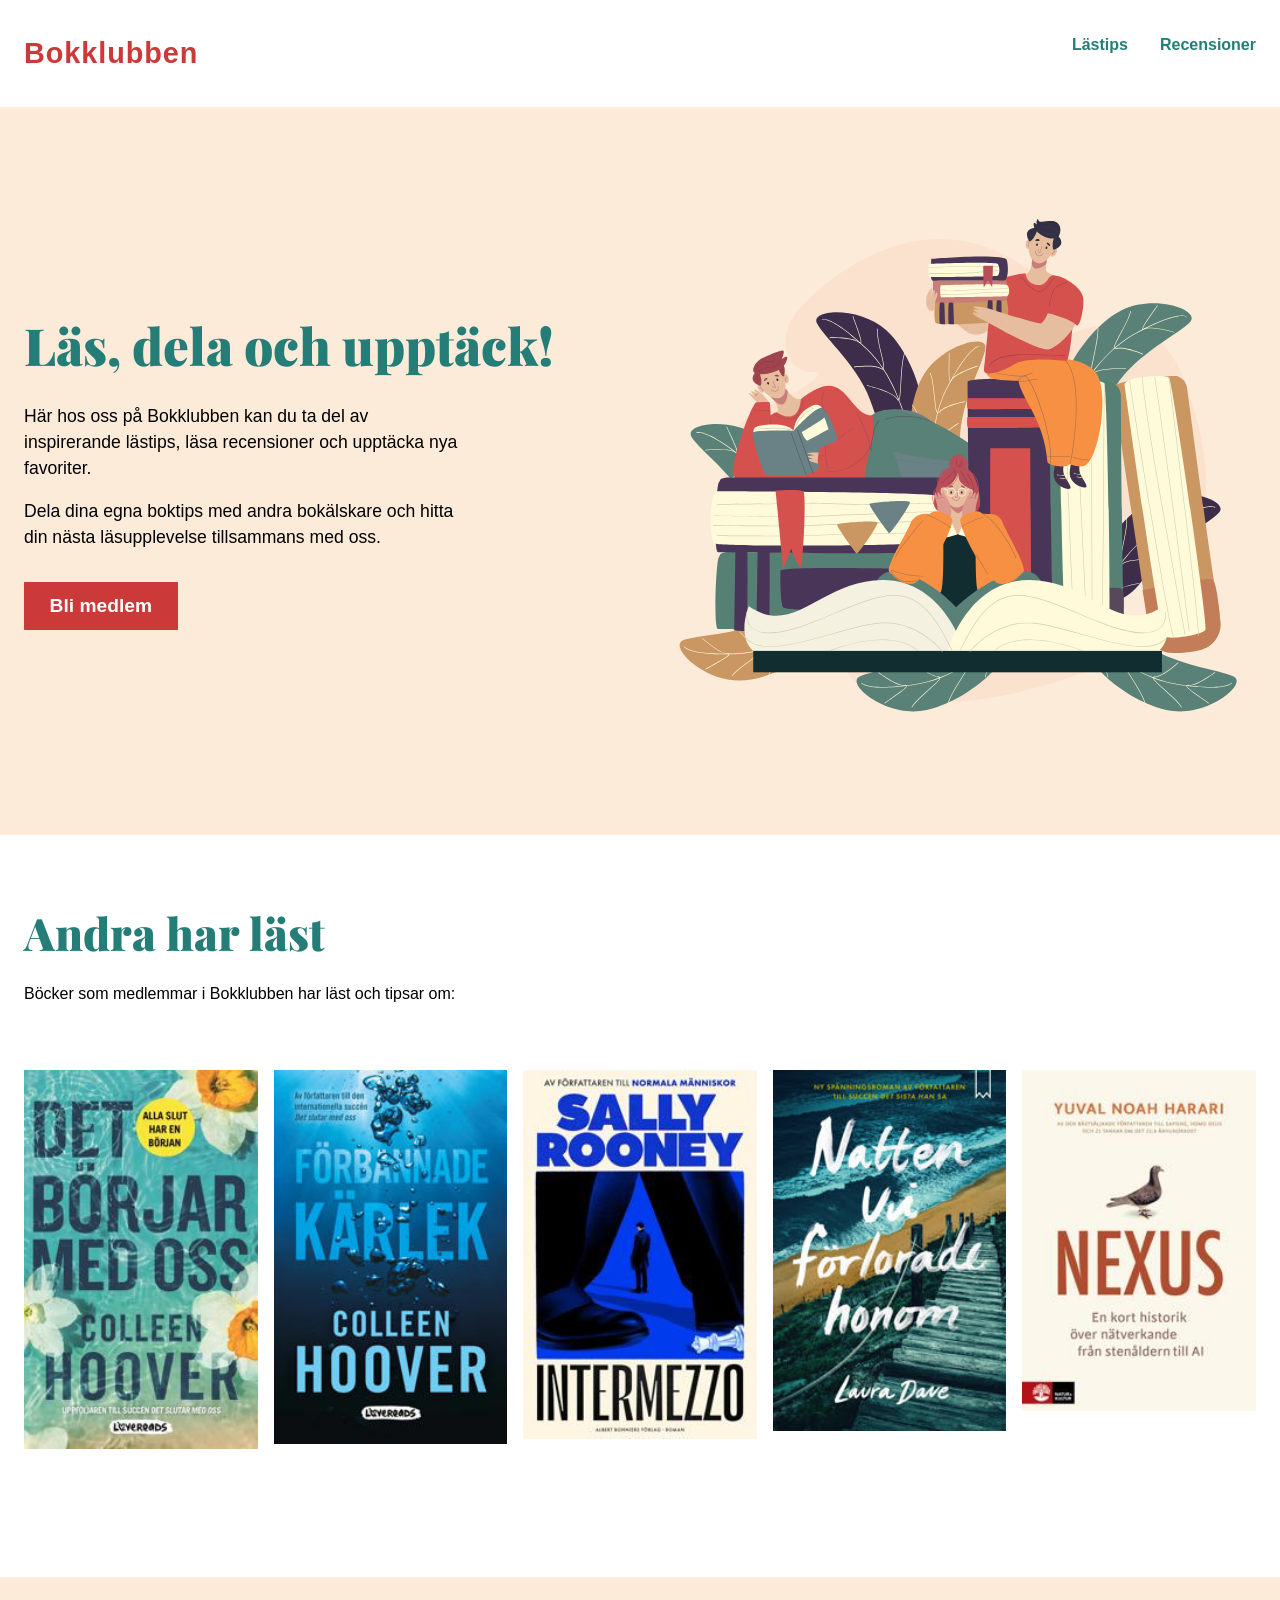
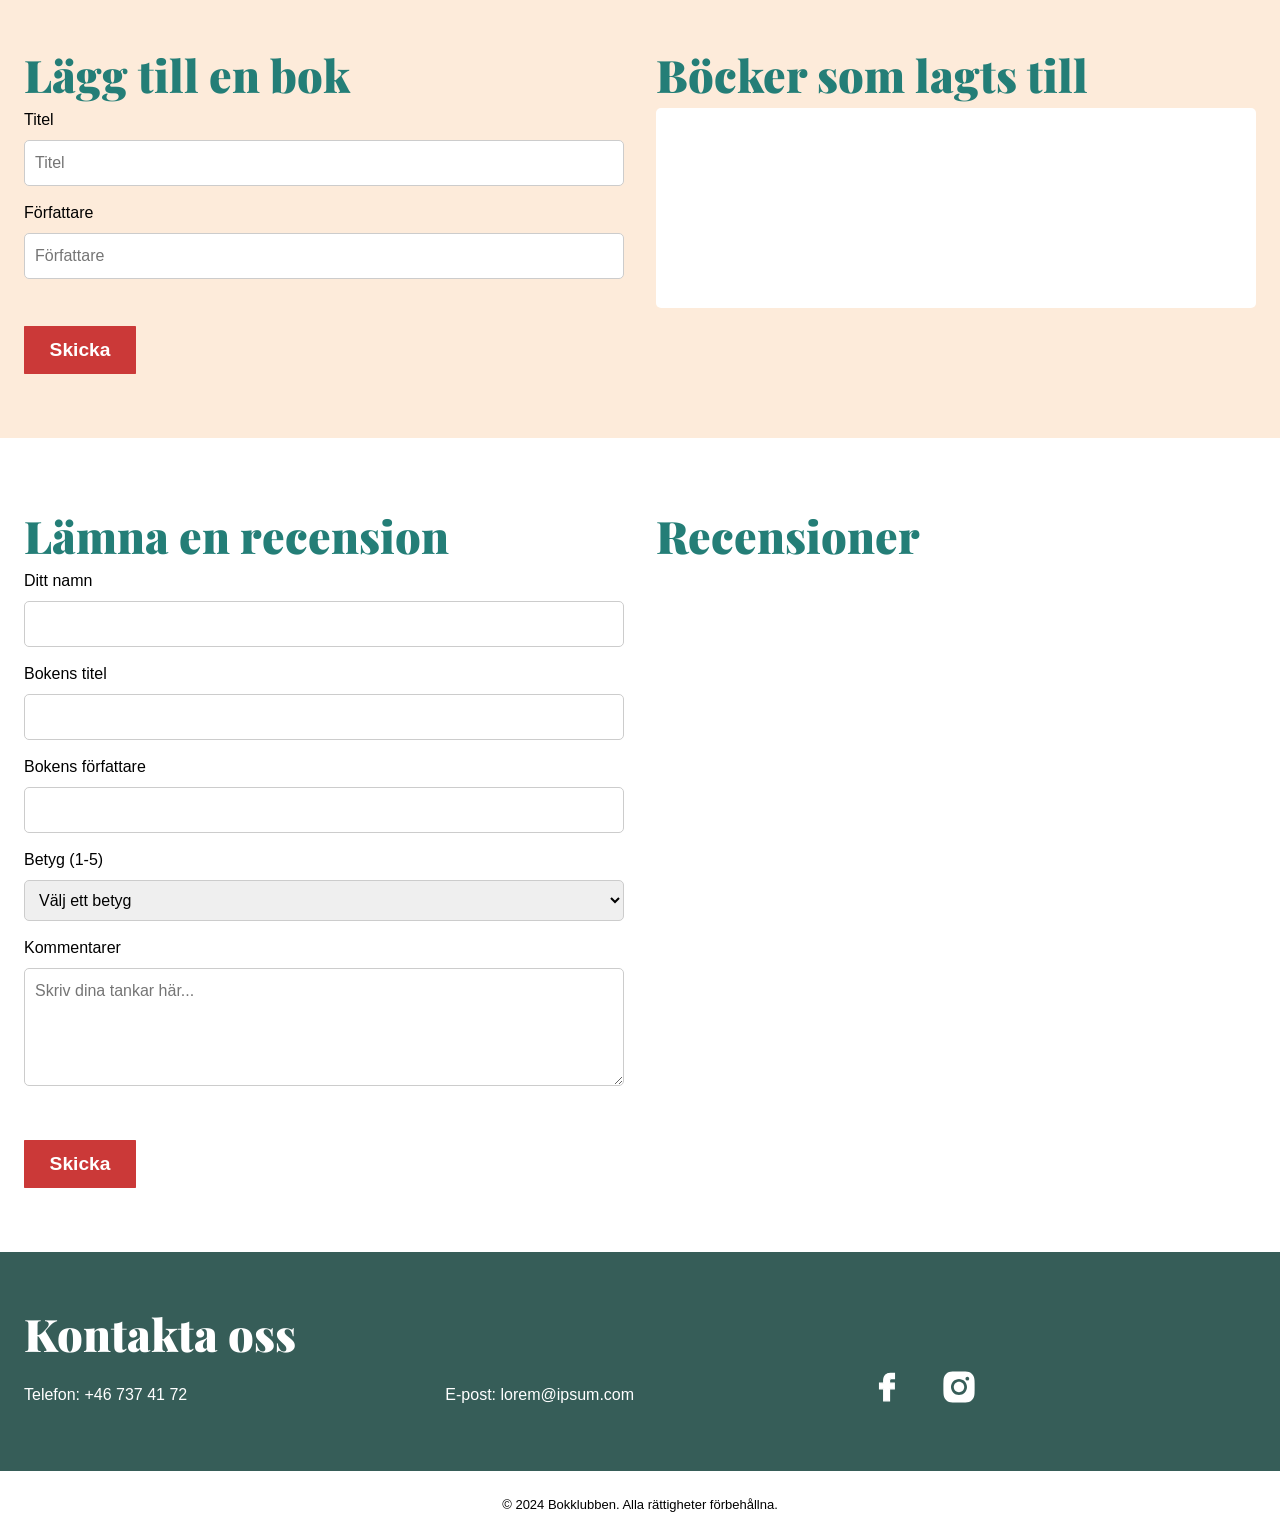
==== index.html @ 65b63bea "Fixed markup om member button" ====
<!DOCTYPE html>
<html lang="sv">
<head>
    <meta charset="UTF-8">
    <meta name="viewport" content="width=device-width, initial-scale=1.0">
    <meta name="description" content="Läs, dela och upptäck böcker hos oss på Bokklubben!">
    <link rel="preconnect" href="https://fonts.googleapis.com">
    <link rel="preconnect" href="https://fonts.gstatic.com" crossorigin>
    <link href="https://fonts.googleapis.com/css2?family=Lato:ital,wght@0,100;0,300;0,400;0,700;0,900;1,100;1,300;1,400;1,700;1,900&family=Playfair+Display:ital,wght@0,400..900;1,400..900&display=swap" rel="stylesheet">
    <link rel="stylesheet" type="text/css" href="css/reset.css" />
    <link rel="stylesheet" href="css/styles.css" />
    <script src="https://kit.fontawesome.com/1cafef2066.js" crossorigin="anonymous"></script>
    <script src="scripts/bookform.js" defer ></script>
    <script src="scripts/bookform.js" defer ></script>
    <script src="scripts/review.js" defer ></script>
    <script src="scripts/modal.js" defer></script>
    <link rel="stylesheet" href="css/modal.css">
    <title>Bokklubben</title>
</head>

<body>
    <header>
        <div class="site-header inner-wrapper">
            
            <span class="site-logo">
                <a href="#">Bokklubben</a>
            </span>
       
            <nav> 
                <ul>
                    <li> 
                        <a href="#books">Lästips</a>
                    </li>
                    <li> 
                        <a href="#reviews">Recensioner</a>
                    </li>
                </ul>
            </nav>
        </div>
    </header>

    <main> 
 
        <section class="bg-light">
            <div class="grid grid-2-col hero inner-wrapper"> 

                <div class="hero-left">
                    <h1>Läs, dela och upptäck!</h1>
                    
                    <p>Här hos oss på Bokklubben kan du ta del av inspirerande lästips, läsa recensioner och upptäcka nya favoriter.</p>
                    
                    <p>Dela dina egna boktips med andra bokälskare och hitta din nästa läsupplevelse tillsammans med oss.</p>
                    
                    <a href="#">
                        <button class="button button-light" aria-label="Bli medlem">Bli medlem</button>
                    </a>

                </div>

                <div class="hero-right">
                    <img src="svg/3630159.svg" alt="">
                </div>    
                
            </div> 
        </section>

        <!-- Books -->
        <section id="books" class="inner-wrapper">
            
            <h2>Andra har läst</h2>
            <p>Böcker som medlemmar i Bokklubben har läst och tipsar om:</p>
     
            <section class="book-preview-container">
                <div class="book-preview">
                    <img src="books/det-borjar-med-oss.jpg" aria-label="Bokens titel, klicka för att läsa mer" alt="Bild av boken bokens titel" class="myBtn">
                </div>
                
                <div class="book-preview">
                    <img src="books/forbannade-karlek.jpg" aria-label="Bokens titel, klicka för att läsa mer" alt="Bild av boken bokens titel" class="myBtn">
                </div>
            
                <div class="book-preview">
                    <img src="books/intermezzo.jpg" aria-label="Bokens titel, klicka för att läsa mer" alt="Bild av boken bokens titel" class="myBtn">
            
                </div>
                <div class="book-preview">
                    <img src="books/natten-vi-forlorade-honom.jpg" aria-label="Bokens titel, klicka för att läsa mer" alt="Bild av boken bokens titel" class="myBtn">
            
                </div>
                <div class="book-preview">
                    <img src="books/nexus.jpg" aria-label="Bokens titel, klicka för att läsa mer" alt="Bild av boken bokens titel" class="myBtn">
            
                </div>

            </section>
            
            <!-- The Modal -->
            <div id="myModal" class="modal">
              <!-- Tre olika böcker -->
                <div class="modal-content">
                    <span class="close">&times;</span>
                    <h2>Book Title</h2>
                    <img src="https://placehold.co/200" alt="">
                    <p>Lorem ipsum dolor sit amet consectetur adipisicing elit. Voluptas autem doloremque cupiditate aperiam aut optio ea quidem omnis ab placeat dolor distinctio alias corrupti ducimus labore, aliquid rerum perspiciatis odit voluptates! Cum labore illum a fugit, laudantium accusantium qui! Reprehenderit tenetur maiores dolor, incidunt nemo nesciunt maxime ab unde consectetur?</p>
                </div>
            </div>

        </section> 

        <!-- Add a book -->
        <section id="addBook" class="bg-light">
            <div class="inner-wrapper">

                <div class="grid grid-2-col">
                  
                    <div class="form-container" aria-labelledby="form-title">
                        <form id="bookForm">
                          <h2 id="form-title">Lägg till en bok</h2>
                            <label for="bookTitle">Titel</label>
                            <input type="text" id="titleInput" placeholder="Titel">
                            <label for="bookAuthor">Författare</label>
                            <input type="text" id="authorInput" placeholder="Författare">
                          <button type="button" class="button button-light scale-up" onclick="bookInput()">Skicka</button>
                        </form>
                      </div>

                    <div>
                        <h2>Böcker som lagts till</h2>
                        <ul id="myBook" class="input-result-list"> 
                        </ul>
                    </div>

                </div>

            </div>
        </section>

        <!-- Add a review -->     
        <section id="addReview" class="inner-wrapper">
            <div class="grid grid-2-col">

                <div>
                    <h2 id="reviews">Lämna en recension</h2>

                    <form id="reviewForm" action="submit_recension.php" method="post">
                        <label for="reviewNameInput">Ditt namn</label>
                        <input type="text" id="reviewNameInput" name="name" required>

                        <label for="reviewBookInput">Bokens titel</label>
                        <input type="text" id="reviewBookInput" name="text" required>

                        <label for="reviewTextInput">Bokens författare</label>
                        <input type="text" id="reviewWriterInput" name="text" required>

                        <label for="rating">Betyg (1-5)</label>
                        <select id="rating" name="rating" required>
                            <option value="">Välj ett betyg</option>
                            <option value="1">1 - Mycket dålig</option>
                            <option value="2">2 - Dålig</option>
                            <option value="3">3 - Okej</option>
                            <option value="4">4 - Bra</option>
                            <option value="5">5 - Mycket bra</option>
                        </select>

                        <label for="comments">Kommentarer</label>
                        <textarea id="comments" name="comments" rows="4" placeholder="Skriv dina tankar här..." required></textarea>
                        
                        <button type="button" class="button button-light scale-up" onclick="reviewInput()">Skicka</button>
                    </form>
                </div>

                <div> 
                    <h2>Recensioner</h2>
                    <ul id="reviewResult">
                    <!-- Review Input Result here -->
                    </ul>
                </div>

            </div>           
        </section>
        
        <footer>
            <div class="footer-top inner-wrapper"> 
                
                <h2>Kontakta oss</h2>
                
                <div class="grid auto-grid"> 
                    <p> Telefon: <a href="tel:+46000099111">+46 737 41 72</a> </p>
                    <p> E-post: <a href="mailto:email@example.com">lorem@ipsum.com</a></p>   
                    <ul>
                        <li><a href="#" target="_blank" aria-label="Facebook">
                            <img src="svg/facebook.svg" height="40" width="40" alt="Facebook">
                            </a>
                        </li>
                        <li>
                            <a href="#" target="_blank" aria-label="Instagram">
                            <img src="svg/instagram.svg" height="40" width="40" alt="Instagram">
                            </a>
                        </li>
                    </ul>
                </div>

            </div>

            <div class="footer-bottom">
                <p>© 2024 Bokklubben. Alla rättigheter förbehållna.</p>
            </div>
        
        </footer>

    </main>

</body>
</html>
---- css/styles.css ----
/* Variables */
:root {
	--snow: #fff;
	--coffee: #000;
    --green: #247e77;
    --dark-green: #365d58;
    --beige: #fdebda;
    --dark-beige: #ca9661;
    --tomato: #cb3938;
    --orange: #f79043;
    --purple: #3e2d4a;  
} 

body {
    color: var(--coffee);
    font-family: "Lato", sans-serif;
    font-size: clamp(1rem, 1.25vw, 1.25rem);
    font-weight: 400;
}

/* Headings */
h1, h2, h3, h4, h5, h6 {
    color: var(--green);
    font-family: "Playfair Display", serif;
    font-weight: 900;
}

h1 {
    font-size: clamp(2.9rem, 4vw, 3.6rem);
    line-height: 1.3;
    margin-bottom: 1.5rem;
}

h2 {
    font-size: clamp(2.2rem, 4vw, 2.8rem);
}

h3 {
    font-size: clamp(1.8rem, 4vw, 2.4rem);
}

p {
    margin-top: 1rem;
}

ul {
    list-style-type: none; 
}

/* Links */
a {
    text-decoration: none;
    transition: 0.3s;
}

a:hover {
    text-decoration: underline;
}

/* Buttons */
.button {
    background: var(--tomato);
    border: 0;
    border-radius: 0.04rem;
    color: var(--snow);
    font-size: clamp(1.2rem, 1.25vw, 1.3rem);
    font-weight: 600;
    margin-top: 2rem;
    padding: 0.6rem 1.6rem;
    transition: 0.3s;
}

button a {
    color: #fff;
    text-decoration: none;
}

button a:hover {
    text-decoration: none;
}
    
button:hover {
    transform: scale(1.05);
}

/* Site content wrapper */
.inner-wrapper {
    margin-inline: auto;
    width: min(100% - 3rem, 80rem);
}

/* Site header */
.site-header {
    display: flex;
    justify-content: space-between;
    padding-block: 2rem;
}

.site-logo {
    color: var(--tomato);
    letter-spacing: 0.06rem;
    font-size: clamp(1.3rem, 4vw, 1.8rem);
    font-weight: 900;
}

.site-logo a,
site-logo a:visited{
    color: var(--tomato);
}

/* Site navigation */
nav ul {
    display: flex;
    gap: 2rem;
    list-style: none;
}

nav a {
    color: var(--green);
    font-size: clamp(1rem, 1.25vw, 1.4rem);
    font-weight: 600;
    text-decoration: none;
    vertical-align: middle;
}

nav a:visited {
    color: var(--green);  
}

/* Grid layout */
.grid {
    display: grid;
    gap: 1rem;
}

@media (min-width: 1024px) {
    .grid {
        gap: 2rem;
    }
}

/* Smart tip from Kevin Powell
Responsive Grid Layout, no Media Queries required */
.auto-grid {
    grid-template-columns: repeat(auto-fit, minmax(min(10rem, 100%), 1fr));
}

.grid-2-col {
    grid-template-rows: auto;
    grid-template-columns: 1fr;
}

@media (min-width: 1024px) {
    .grid-2-col {
        grid-template-columns: 1fr 1fr;
    }
}

.form {
    max-width: 400px;
    margin: 0 auto;
    background-color: #fff;
    padding: 20px;
    border-radius: 10px;
    box-shadow: none;
}

label {
    display: block;
    margin-bottom: 8px;
}

input, select, textarea {
    width: 100%;
    padding: 10px;
    margin-bottom: 15px;
    border: 1px solid #ccc;
    border-radius: 5px;
}

/* Hero section */
.hero {
    justify-content: center;
}

.hero-left {
    align-self: center;
}

.hero-left p {
    font-size: clamp(1.1rem, 1.3vw, 2rem);
    max-width: 45ch;
}

/* Section */
section {
    padding-block: min(5vw, 4rem);
}

/* Background variations */
.bg-light {
    background: var(--beige);
}


/* Books */
.book-gallery {
    margin-top: 2rem;
}

.book-gallery > * {
    justify-self: center;
}

/* Site footer */
footer {
    background: var(--dark-green);
    padding-top: min(5vw, 3rem);
}

footer h2 {
    color: var(--snow);   
}

footer a {
    color: var(--snow);
    text-decoration: none;
}

footer a:hover {
    text-decoration: underline;
}

footer ul {
    display: flex;
    gap: 2rem;
    list-style-type: none;
}

.footer-top {
    color: var(--snow);
    padding-bottom: min(5vw, 6rem);
}

.footer-bottom {
    background: var(--snow);
    font-size: small;
    padding-block: 0.5rem 1.3rem;
    text-align: center;
}

.input-result-list {
    background-color: var(--snow);
    border-radius: 5px;
    margin: auto;
    min-height: 200px;
    padding: 1rem;
    width: 100%; 
}

.input-result-list li {
    padding-bottom: 1rem;
}

.input-result-list li button {
    margin-left: 1rem;
}
---- css/modal.css ----
body {font-family: Arial, Helvetica, sans-serif;}

/* The Modal (background) */
.modal {
  display: none; /* Hidden by default */
  position: fixed; /* Stay in place */
  z-index: 1; /* Sit on top */
  padding-top: 100px; /* Location of the box */
  left: 0;
  top: 0;
  width: 100%; /* Full width */
  height: 100%; /* Full height */
  overflow: auto; /* Enable scroll if needed */
  background-color: rgb(0,0,0); /* Fallback color */
  background-color: rgba(0,0,0,0.4); /* Black w/ opacity */
}

.book-preview-container {
    display: grid;
    grid-template-columns: 1fr;
    gap: 1rem;
}

.book-preview-container img:hover {
  cursor: pointer;
  scale: 1.02;
  transition: 0.5s;
  box-shadow: 1rem 1rem 5rem 1rem;
}

/* responsiv visning av böcker
1 till 600px
2 vid 600px
3 vid 900px
4 vid 1200px */
@media (min-width: 600px) {
  .book-preview-container {
    grid-template-columns: 1fr 1fr 1fr;
  }
}

@media (min-width: 900px) {
  .book-preview-container {
    grid-template-columns: 1fr 1fr 1fr 1fr;
  }
}

@media (min-width: 1200px) {
  .book-preview-container {
    grid-template-columns: 1fr 1fr 1fr 1fr 1fr;
  }
}


.book-preview {
    display: flex;
    flex-direction: column;
}

/* Modal Content */
.modal-content {
  background-color: #fefefe;
  margin: auto;
  padding: 20px;
  border: 1px solid #888;
  width: 80%;
  overflow: hidden; /* gör så att inget hamnar utanförsidan */
}

.modal-content img {
    float: left;
    margin-right: 1rem;
    margin-bottom: 1rem;
}

/* The Close Button */
.close {
  color: #aaaaaa;
  float: right;
  font-size: 28px;
  font-weight: bold;
}

.close:hover,
.close:focus {
  color: #000;
  text-decoration: none;
  cursor: pointer;
}
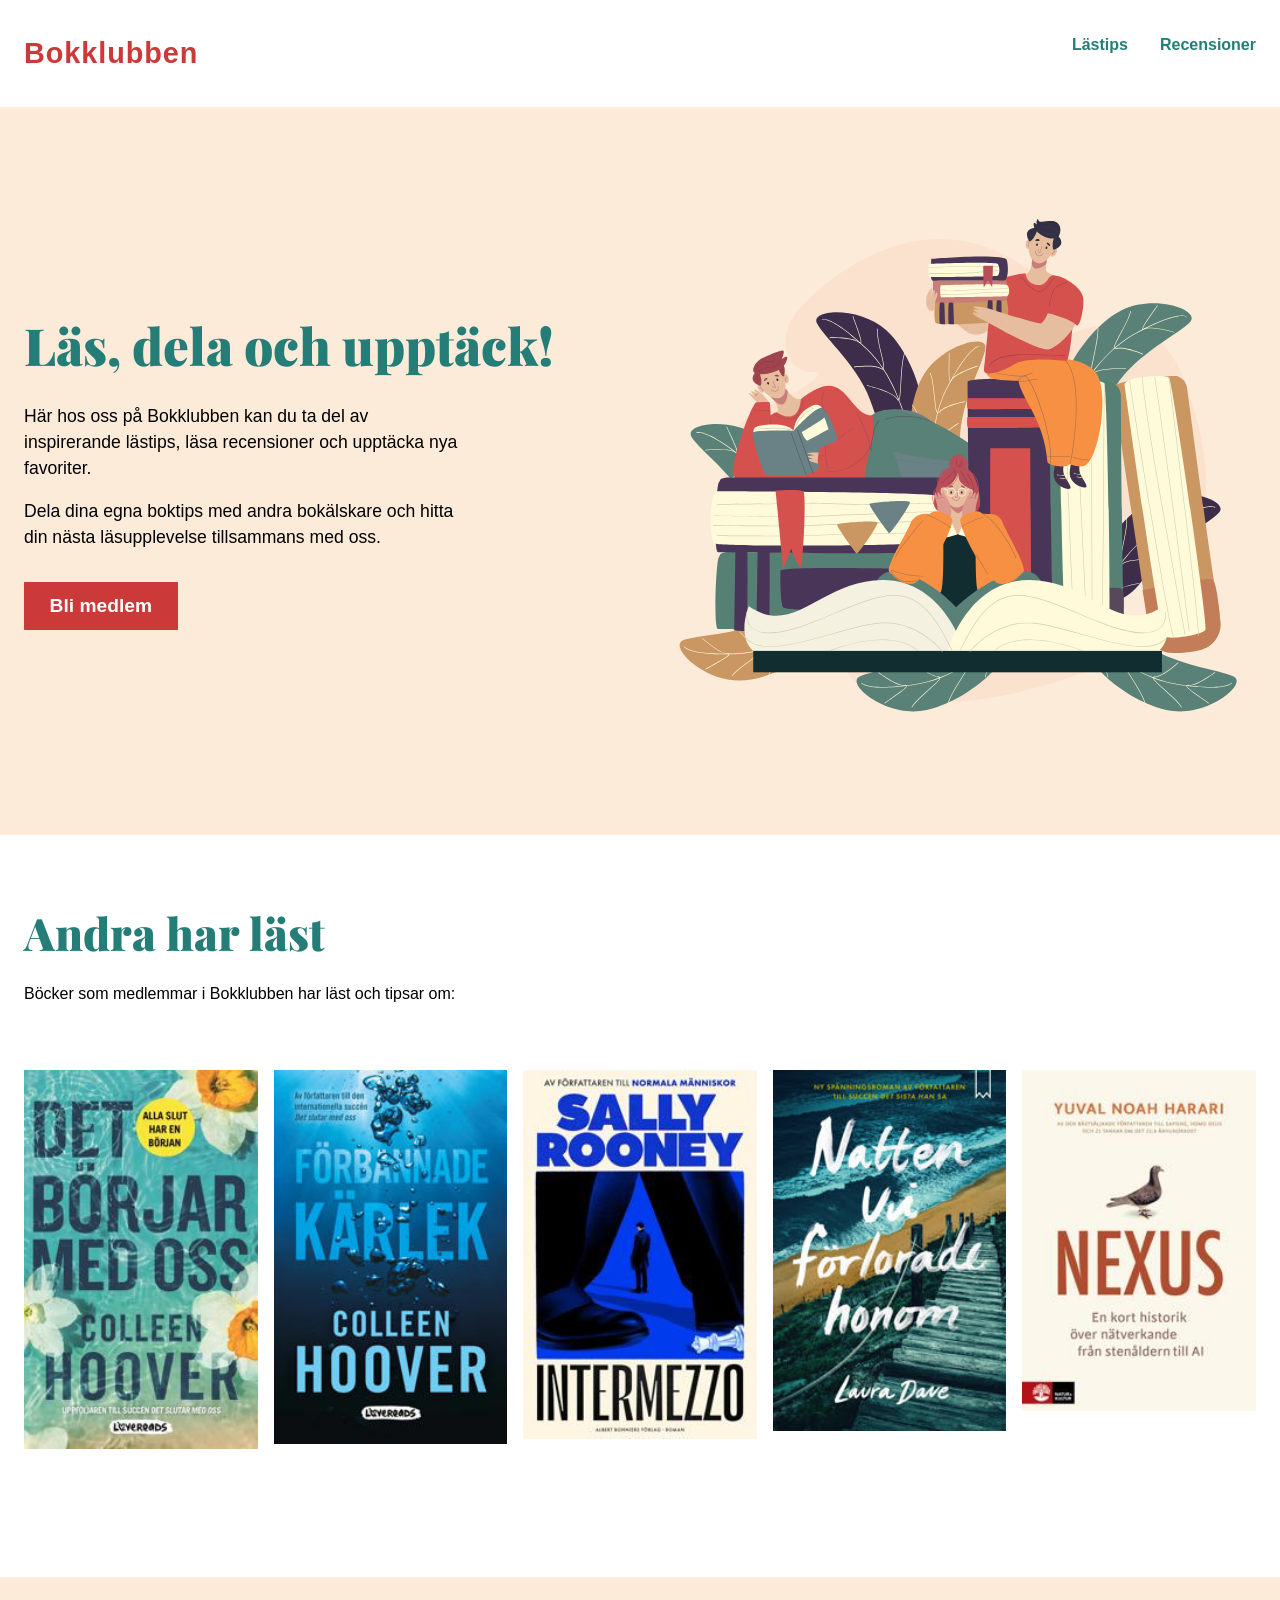
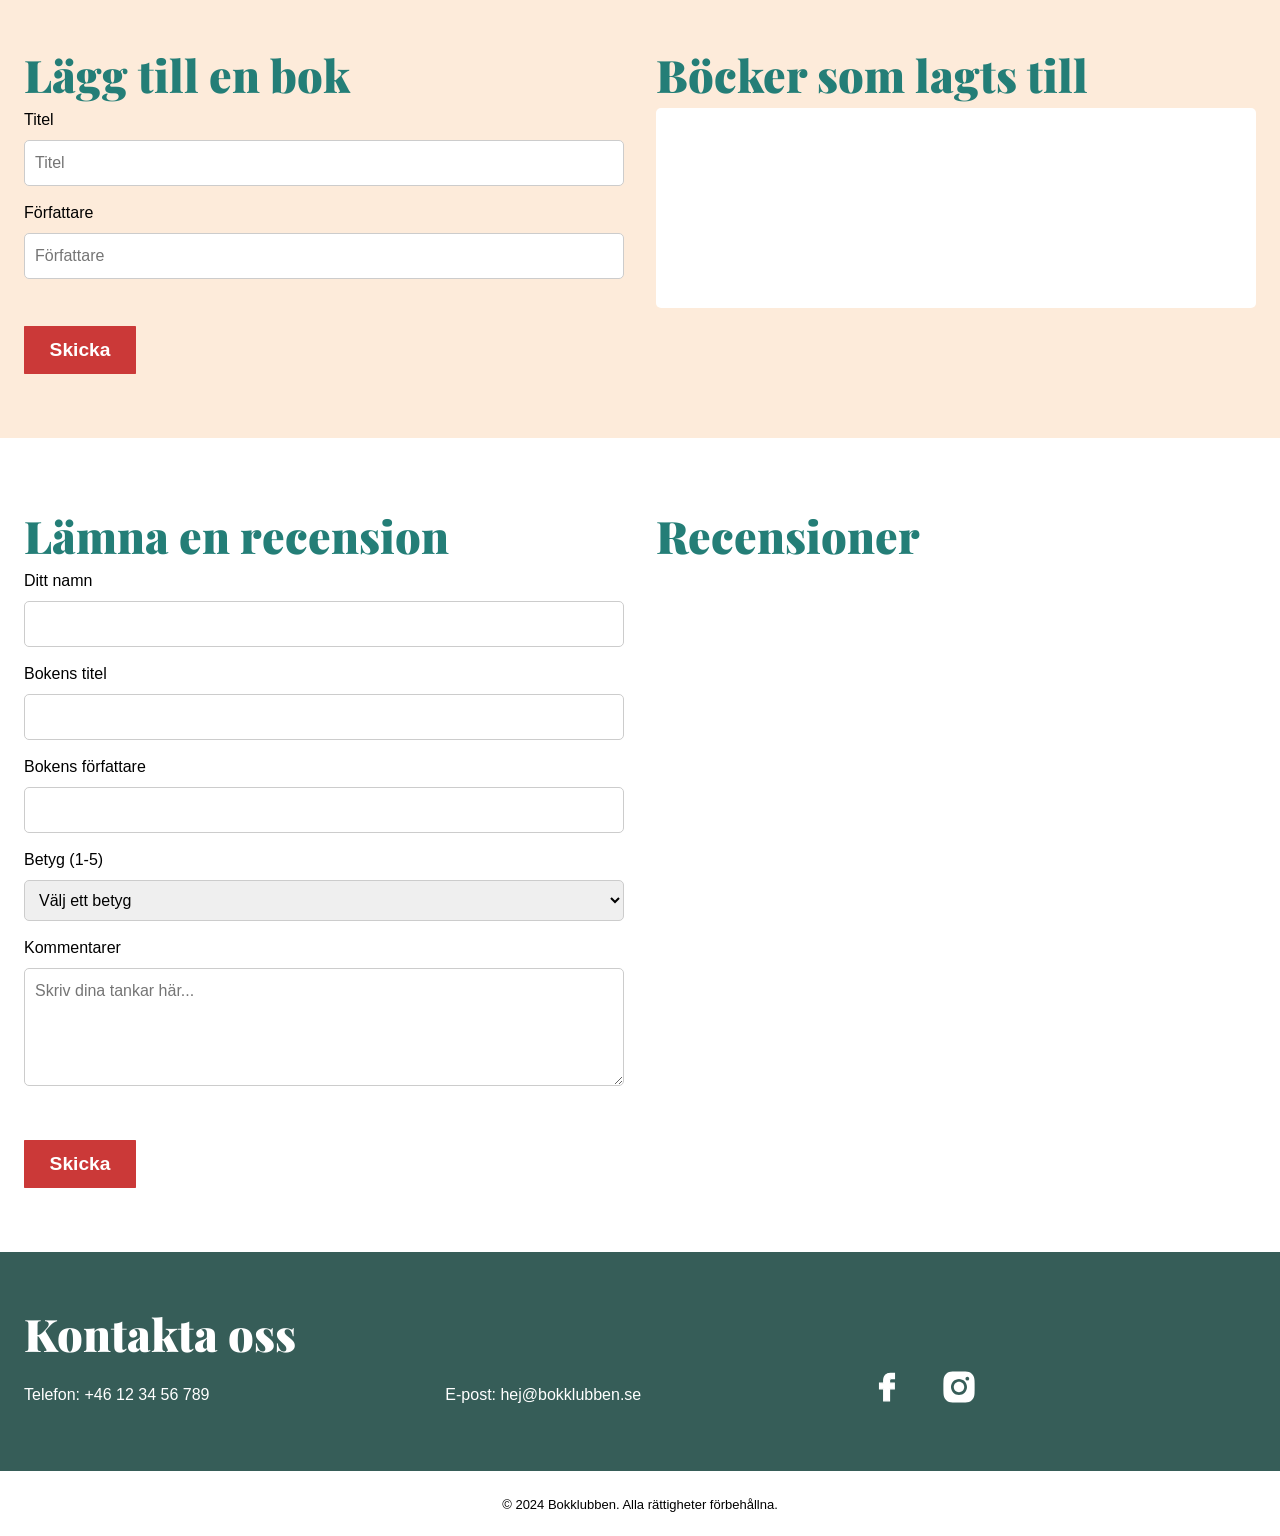
==== commit f9254e56: "Changed footer info" ====
--- a/index.html
+++ b/index.html
@@ -120,7 +120,7 @@
                             <input type="text" id="titleInput" placeholder="Titel">
                             <label for="bookAuthor">Författare</label>
                             <input type="text" id="authorInput" placeholder="Författare">
-                          <button type="button" class="button button-light scale-up" onclick="bookInput()">Skicka</button>
+                          <button type="button" class="button button-light scale-up" onclick="bookInput()" aria-label="Skicka in din bok">Skicka</button>
                         </form>
                       </div>
 
@@ -165,7 +165,7 @@
                         <label for="comments">Kommentarer</label>
                         <textarea id="comments" name="comments" rows="4" placeholder="Skriv dina tankar här..." required></textarea>
                         
-                        <button type="button" class="button button-light scale-up" onclick="reviewInput()">Skicka</button>
+                        <button type="button" class="button button-light scale-up" onclick="reviewInput()" aria-label="Skicka in din recension">Skicka</button>
                     </form>
                 </div>
 
@@ -185,8 +185,8 @@
                 <h2>Kontakta oss</h2>
                 
                 <div class="grid auto-grid"> 
-                    <p> Telefon: <a href="tel:+46000099111">+46 737 41 72</a> </p>
-                    <p> E-post: <a href="mailto:email@example.com">lorem@ipsum.com</a></p>   
+                    <p> Telefon: <a href="tel:+46000099111">+46 12 34 56 789</a> </p>
+                    <p> E-post: <a href="mailto:email@example.com">hej@bokklubben.se</a></p>   
                     <ul>
                         <li><a href="#" target="_blank" aria-label="Facebook">
                             <img src="svg/facebook.svg" height="40" width="40" alt="Facebook">
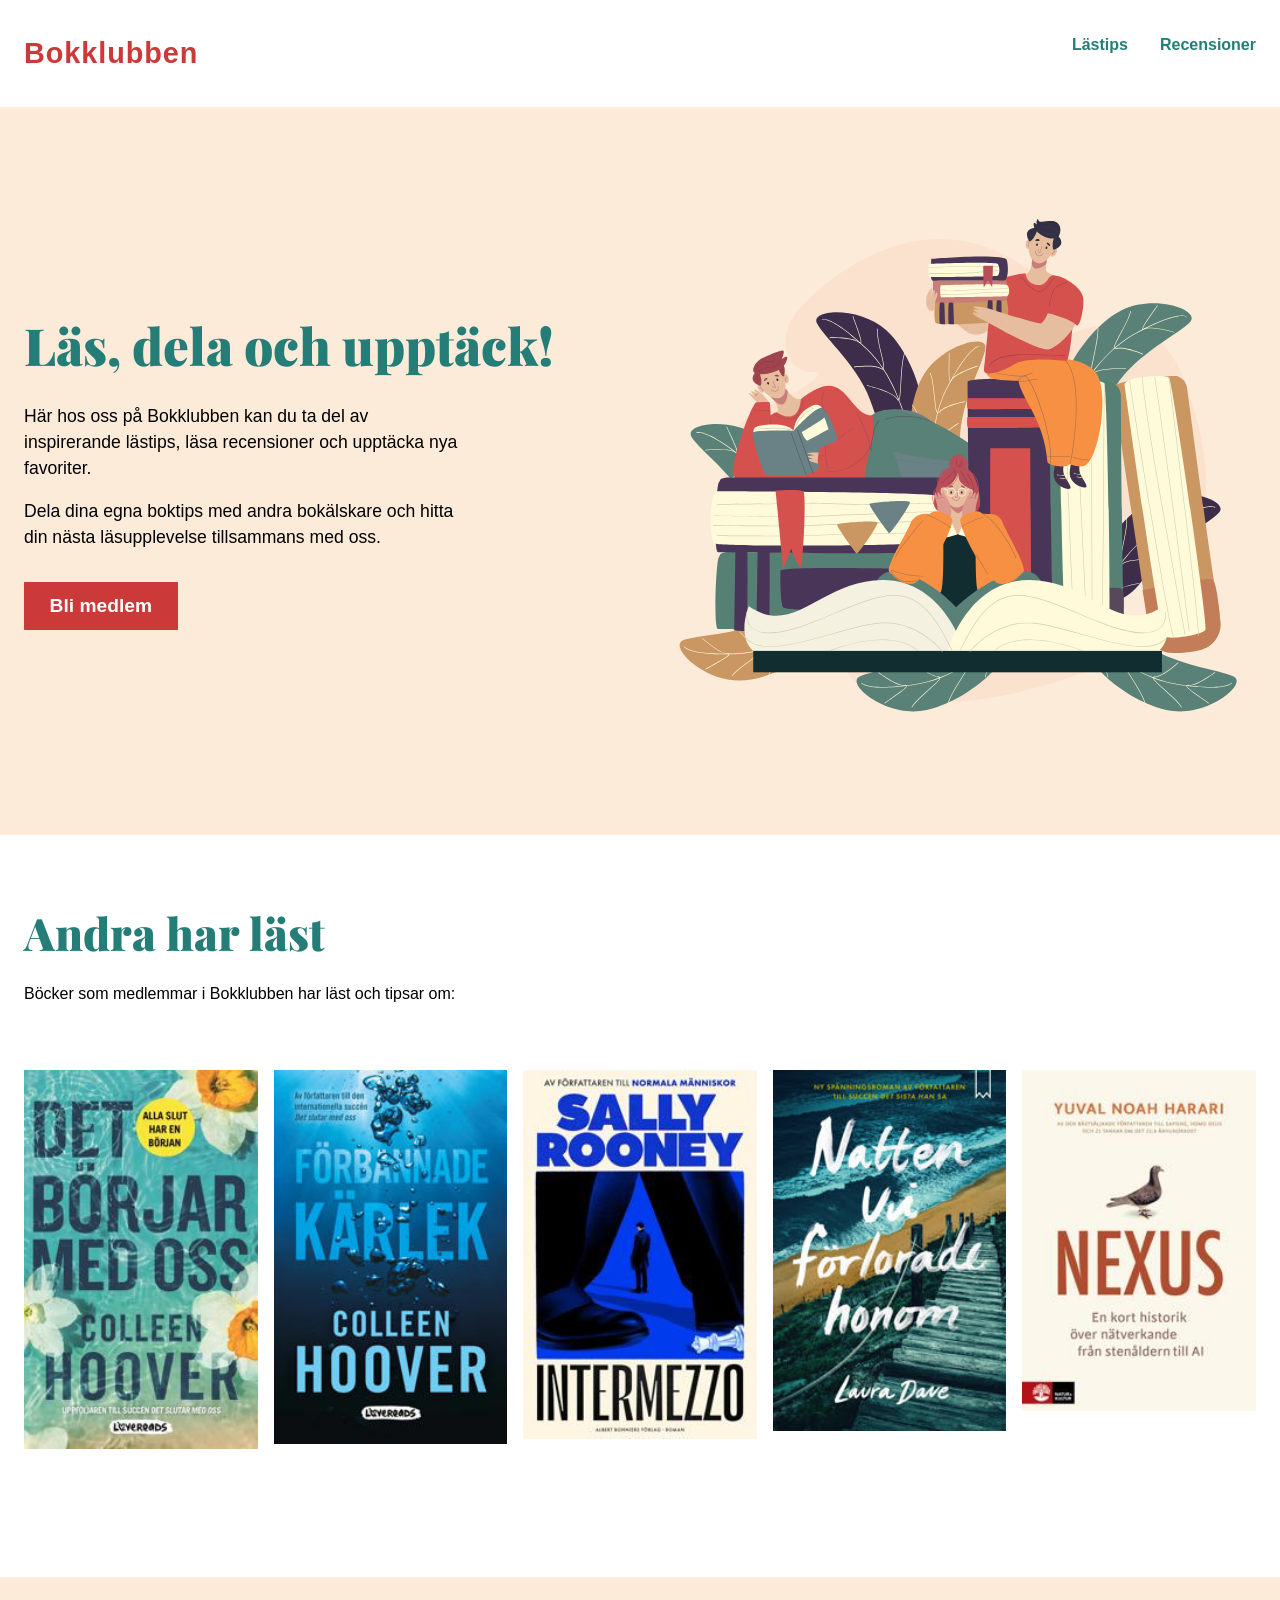
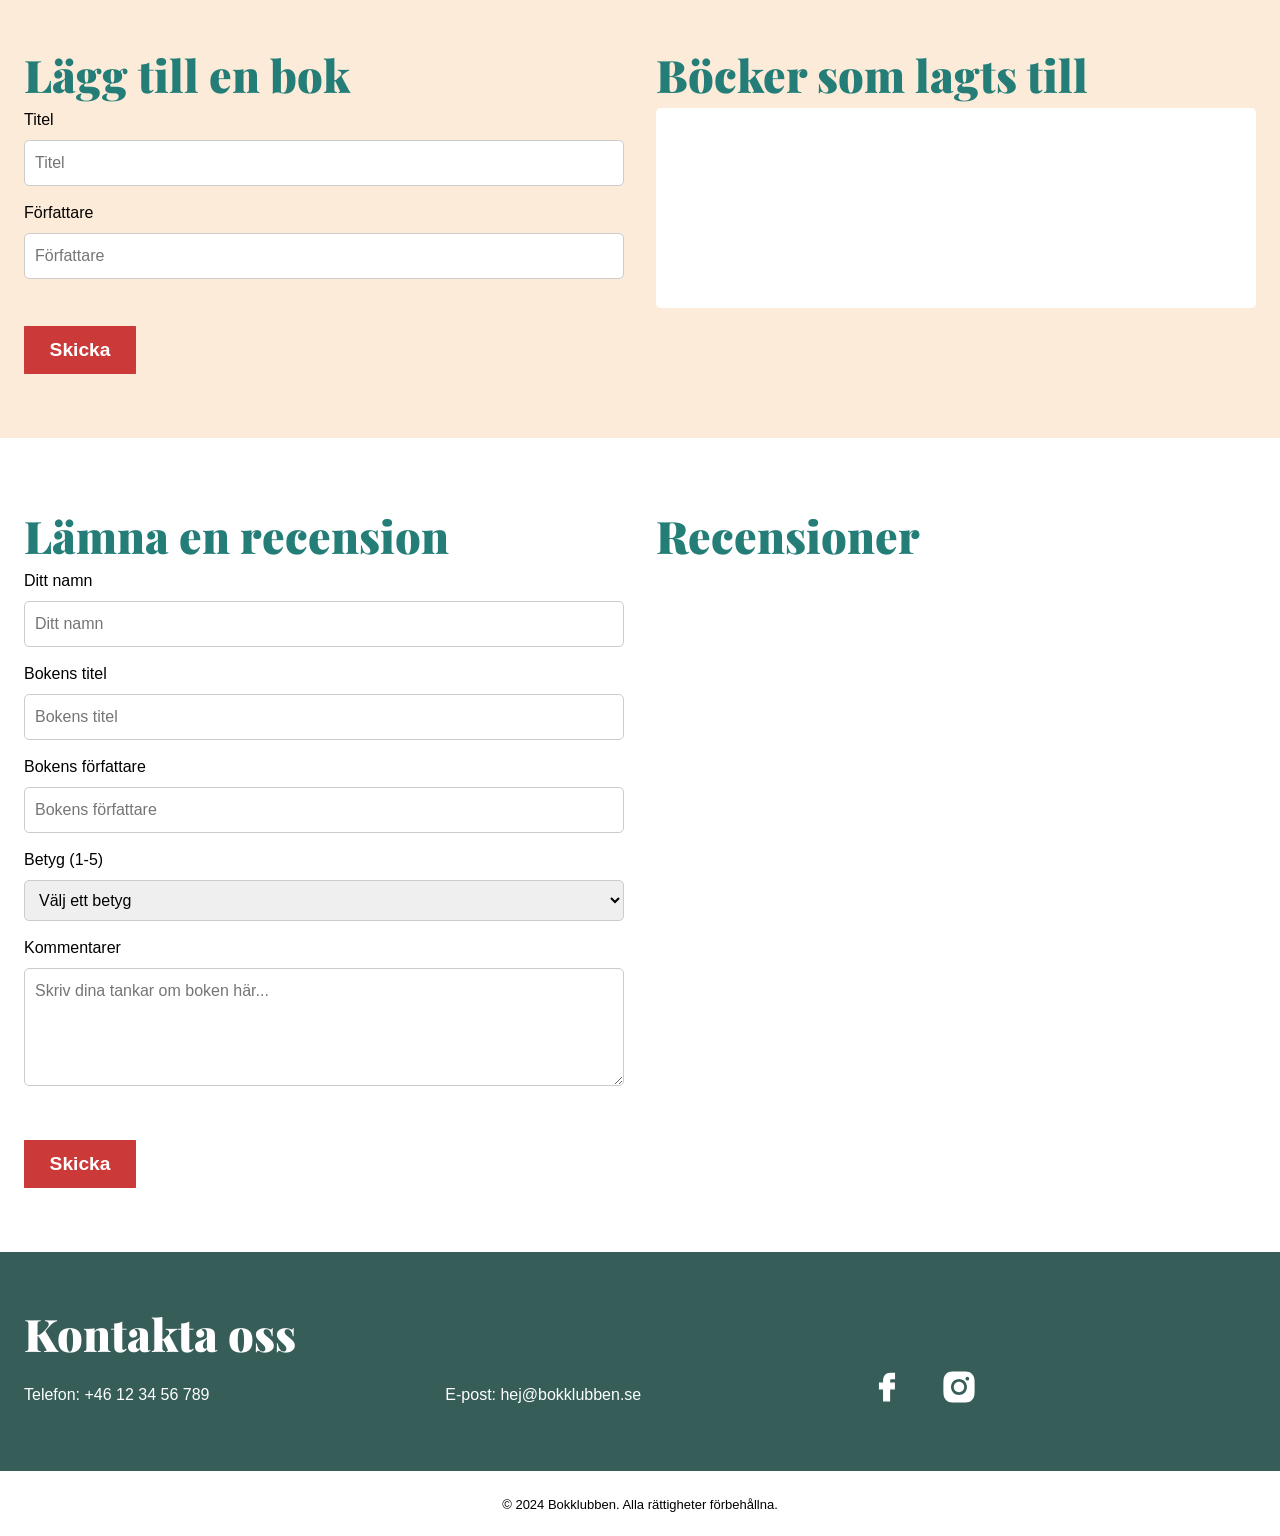
==== commit f88bd0b4: "accessibility 100%" ====
--- a/index.html
+++ b/index.html
@@ -10,7 +10,6 @@
     <link rel="stylesheet" type="text/css" href="css/reset.css" />
     <link rel="stylesheet" href="css/styles.css" />
     <script src="https://kit.fontawesome.com/1cafef2066.js" crossorigin="anonymous"></script>
-    <script src="scripts/bookform.js" defer ></script>
     <script src="scripts/bookform.js" defer ></script>
     <script src="scripts/review.js" defer ></script>
     <script src="scripts/modal.js" defer></script>
@@ -117,9 +116,9 @@
                         <form id="bookForm">
                           <h2 id="form-title">Lägg till en bok</h2>
                             <label for="bookTitle">Titel</label>
-                            <input type="text" id="titleInput" placeholder="Titel">
+                            <input type="text" id="titleInput" placeholder="Titel" aria-label="Skriv bokens titel här" required aria-required="true">
                             <label for="bookAuthor">Författare</label>
-                            <input type="text" id="authorInput" placeholder="Författare">
+                            <input type="text" id="authorInput" placeholder="Författare" aria-label="Skriv bokens författare här" required aria-required="true">
                           <button type="button" class="button button-light scale-up" onclick="bookInput()" aria-label="Skicka in din bok">Skicka</button>
                         </form>
                       </div>
@@ -142,18 +141,18 @@
                 <div>
                     <h2 id="reviews">Lämna en recension</h2>
 
-                    <form id="reviewForm" action="submit_recension.php" method="post">
+                    <form id="reviewForm">
                         <label for="reviewNameInput">Ditt namn</label>
-                        <input type="text" id="reviewNameInput" name="name" required>
+                        <input type="text" id="reviewNameInput" name="name" required aria-required="true" placeholder="Ditt namn">
 
                         <label for="reviewBookInput">Bokens titel</label>
-                        <input type="text" id="reviewBookInput" name="text" required>
-
-                        <label for="reviewTextInput">Bokens författare</label>
-                        <input type="text" id="reviewWriterInput" name="text" required>
+                        <input type="text" id="reviewBookInput" name="text" required aria-required="true" placeholder="Bokens titel">
+
+                        <label for="reviewWriterInput">Bokens författare</label>
+                        <input type="text" id="reviewWriterInput" name="text" required aria-required="true" placeholder="Bokens författare">
 
                         <label for="rating">Betyg (1-5)</label>
-                        <select id="rating" name="rating" required>
+                        <select id="rating" name="rating" required aria-required="true">
                             <option value="">Välj ett betyg</option>
                             <option value="1">1 - Mycket dålig</option>
                             <option value="2">2 - Dålig</option>
@@ -163,7 +162,7 @@
                         </select>
 
                         <label for="comments">Kommentarer</label>
-                        <textarea id="comments" name="comments" rows="4" placeholder="Skriv dina tankar här..." required></textarea>
+                        <textarea id="comments" name="comments" rows="4" placeholder="Skriv dina tankar om boken här..." required></textarea>
                         
                         <button type="button" class="button button-light scale-up" onclick="reviewInput()" aria-label="Skicka in din recension">Skicka</button>
                     </form>
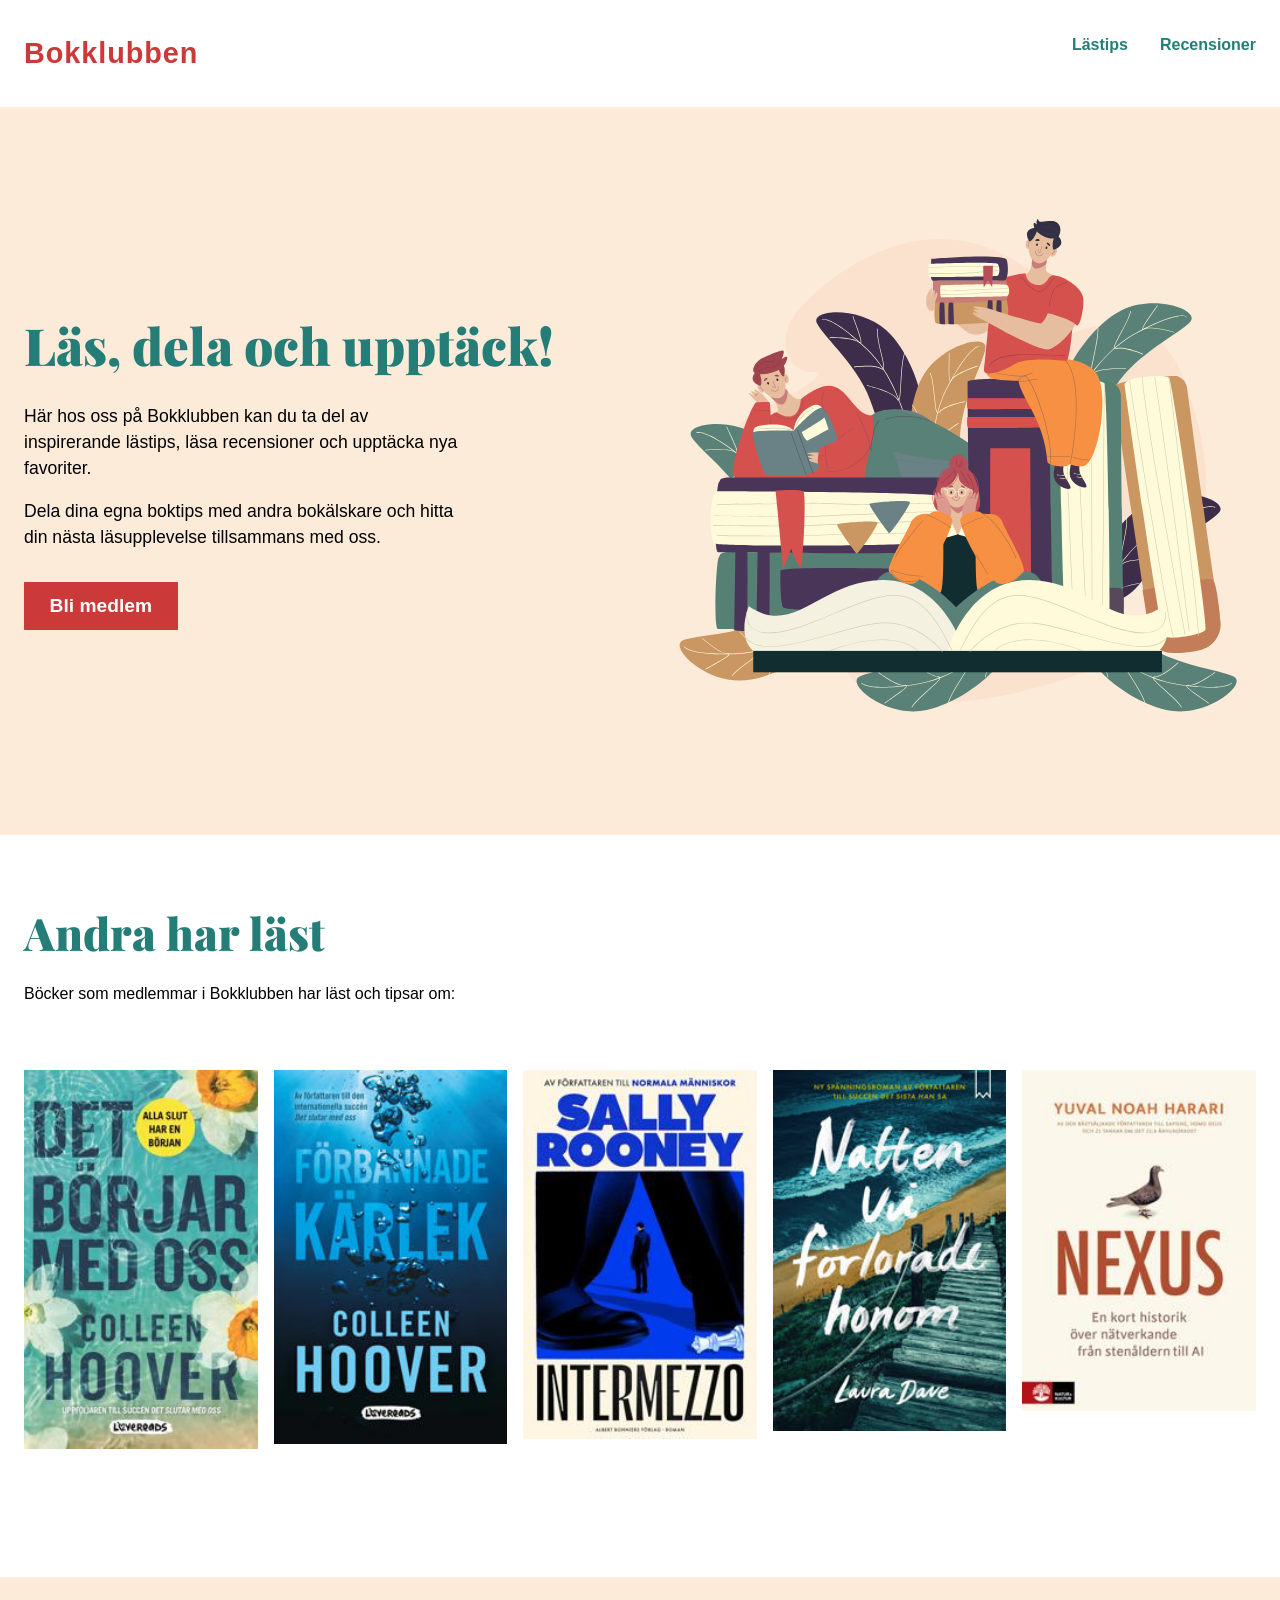
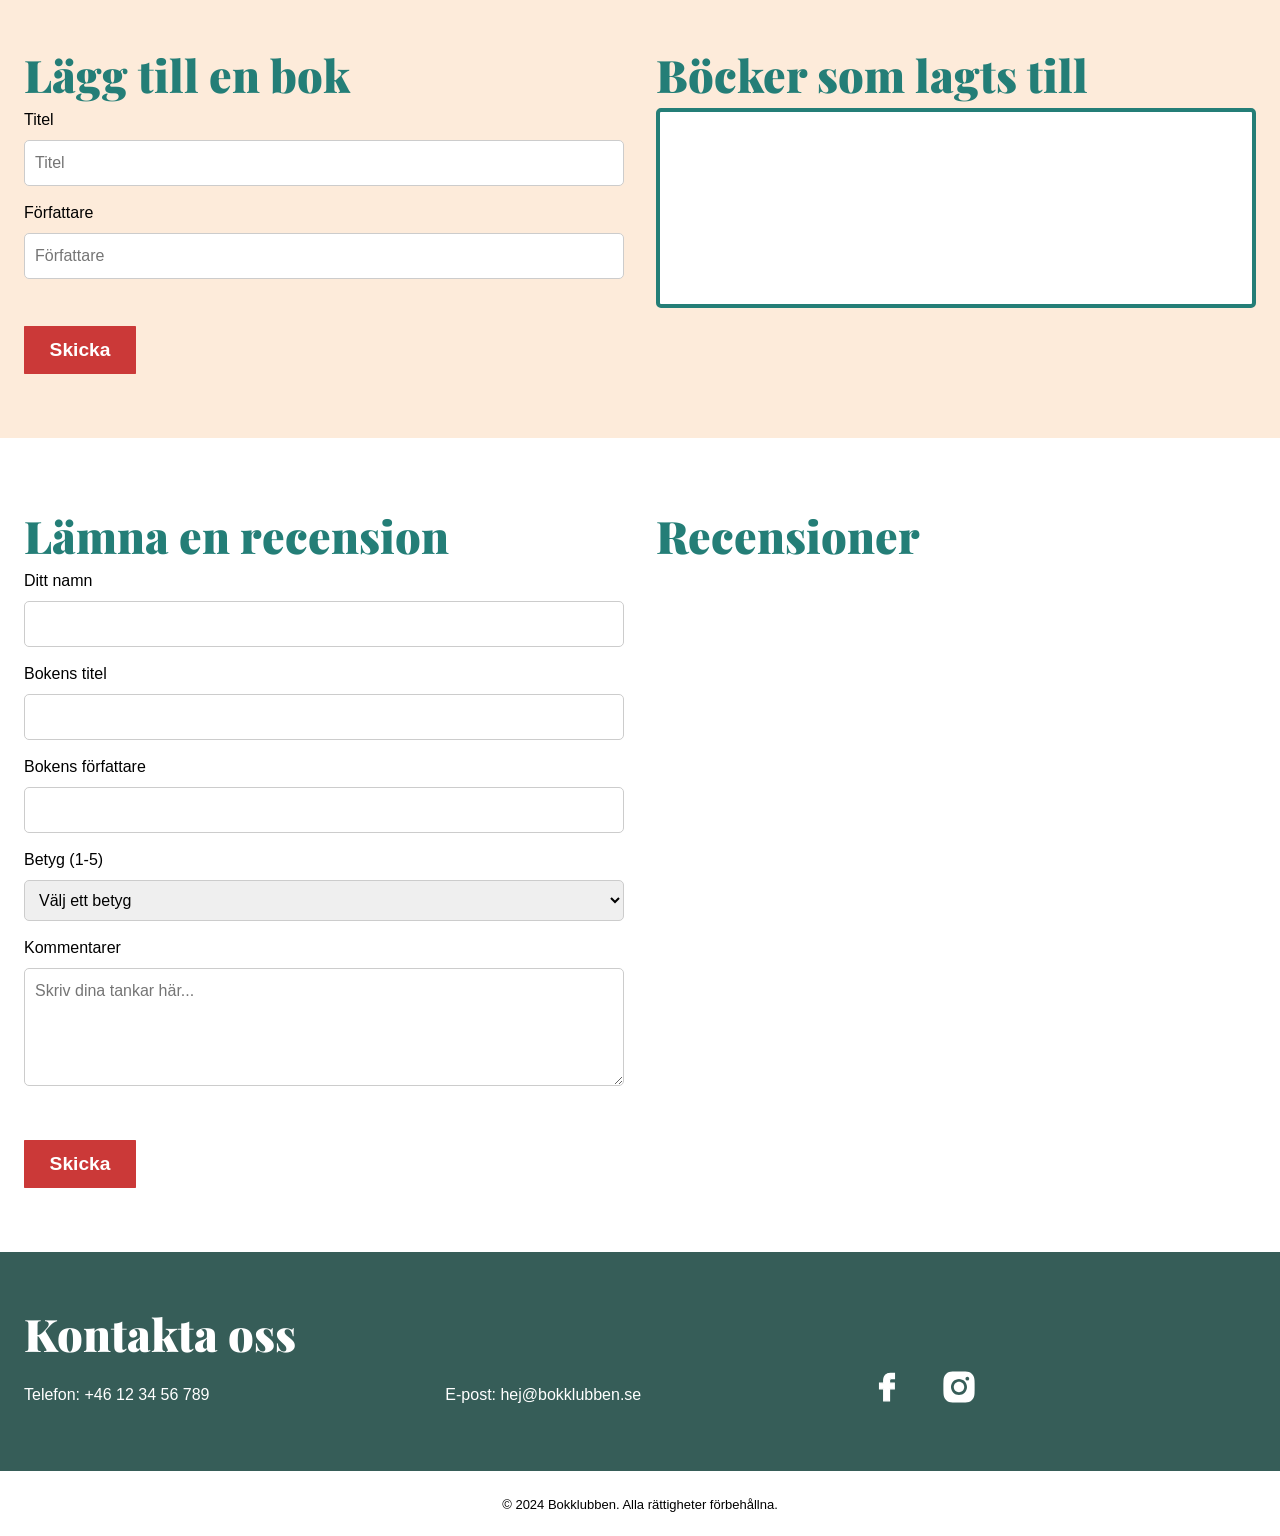
==== commit eedd7fdf: "CSS-styling till Boklistan" ====
--- a/index.html
+++ b/index.html
@@ -116,14 +116,14 @@
                         <form id="bookForm">
                           <h2 id="form-title">Lägg till en bok</h2>
                             <label for="bookTitle">Titel</label>
-                            <input type="text" id="titleInput" placeholder="Titel" aria-label="Skriv bokens titel här" required aria-required="true">
+                            <input type="text" id="titleInput" placeholder="Titel">
                             <label for="bookAuthor">Författare</label>
-                            <input type="text" id="authorInput" placeholder="Författare" aria-label="Skriv bokens författare här" required aria-required="true">
+                            <input type="text" id="authorInput" placeholder="Författare">
                           <button type="button" class="button button-light scale-up" onclick="bookInput()" aria-label="Skicka in din bok">Skicka</button>
                         </form>
                       </div>
 
-                    <div>
+                    <div class="myBook-container">
                         <h2>Böcker som lagts till</h2>
                         <ul id="myBook" class="input-result-list"> 
                         </ul>
@@ -141,18 +141,18 @@
                 <div>
                     <h2 id="reviews">Lämna en recension</h2>
 
-                    <form id="reviewForm">
+                    <form id="reviewForm" action="submit_recension.php" method="post">
                         <label for="reviewNameInput">Ditt namn</label>
-                        <input type="text" id="reviewNameInput" name="name" required aria-required="true" placeholder="Ditt namn">
+                        <input type="text" id="reviewNameInput" name="name" required>
 
                         <label for="reviewBookInput">Bokens titel</label>
-                        <input type="text" id="reviewBookInput" name="text" required aria-required="true" placeholder="Bokens titel">
-
-                        <label for="reviewWriterInput">Bokens författare</label>
-                        <input type="text" id="reviewWriterInput" name="text" required aria-required="true" placeholder="Bokens författare">
+                        <input type="text" id="reviewBookInput" name="text" required>
+
+                        <label for="reviewTextInput">Bokens författare</label>
+                        <input type="text" id="reviewWriterInput" name="text" required>
 
                         <label for="rating">Betyg (1-5)</label>
-                        <select id="rating" name="rating" required aria-required="true">
+                        <select id="rating" name="rating" required>
                             <option value="">Välj ett betyg</option>
                             <option value="1">1 - Mycket dålig</option>
                             <option value="2">2 - Dålig</option>
@@ -162,7 +162,7 @@
                         </select>
 
                         <label for="comments">Kommentarer</label>
-                        <textarea id="comments" name="comments" rows="4" placeholder="Skriv dina tankar om boken här..." required></textarea>
+                        <textarea id="comments" name="comments" rows="4" placeholder="Skriv dina tankar här..." required></textarea>
                         
                         <button type="button" class="button button-light scale-up" onclick="reviewInput()" aria-label="Skicka in din recension">Skicka</button>
                     </form>
--- a/css/styles.css
+++ b/css/styles.css
@@ -212,6 +212,34 @@
     justify-self: center;
 }
 
+.myBook-container{
+    list-style-type: none; 
+    padding: 0; 
+    margin: 0; 
+}
+
+#myBook{
+    border: 0.25rem solid var(--green);
+}
+
+#myBook li {
+    display: flex;
+    justify-content: space-between;
+    padding: 10px 15px; 
+    margin-bottom: 1rem;
+    background-color: var(--beige);
+    border-radius: 5px; 
+    cursor: pointer; 
+    transition: background-color 0.3s; 
+    border: 1.6px outset var(--green);
+    font-size: 1.1rem;
+    text-transform: capitalize;
+}
+
+#myBook li:hover {
+    background-color: var(--orange); 
+}
+
 /* Site footer */
 footer {
     background: var(--dark-green);
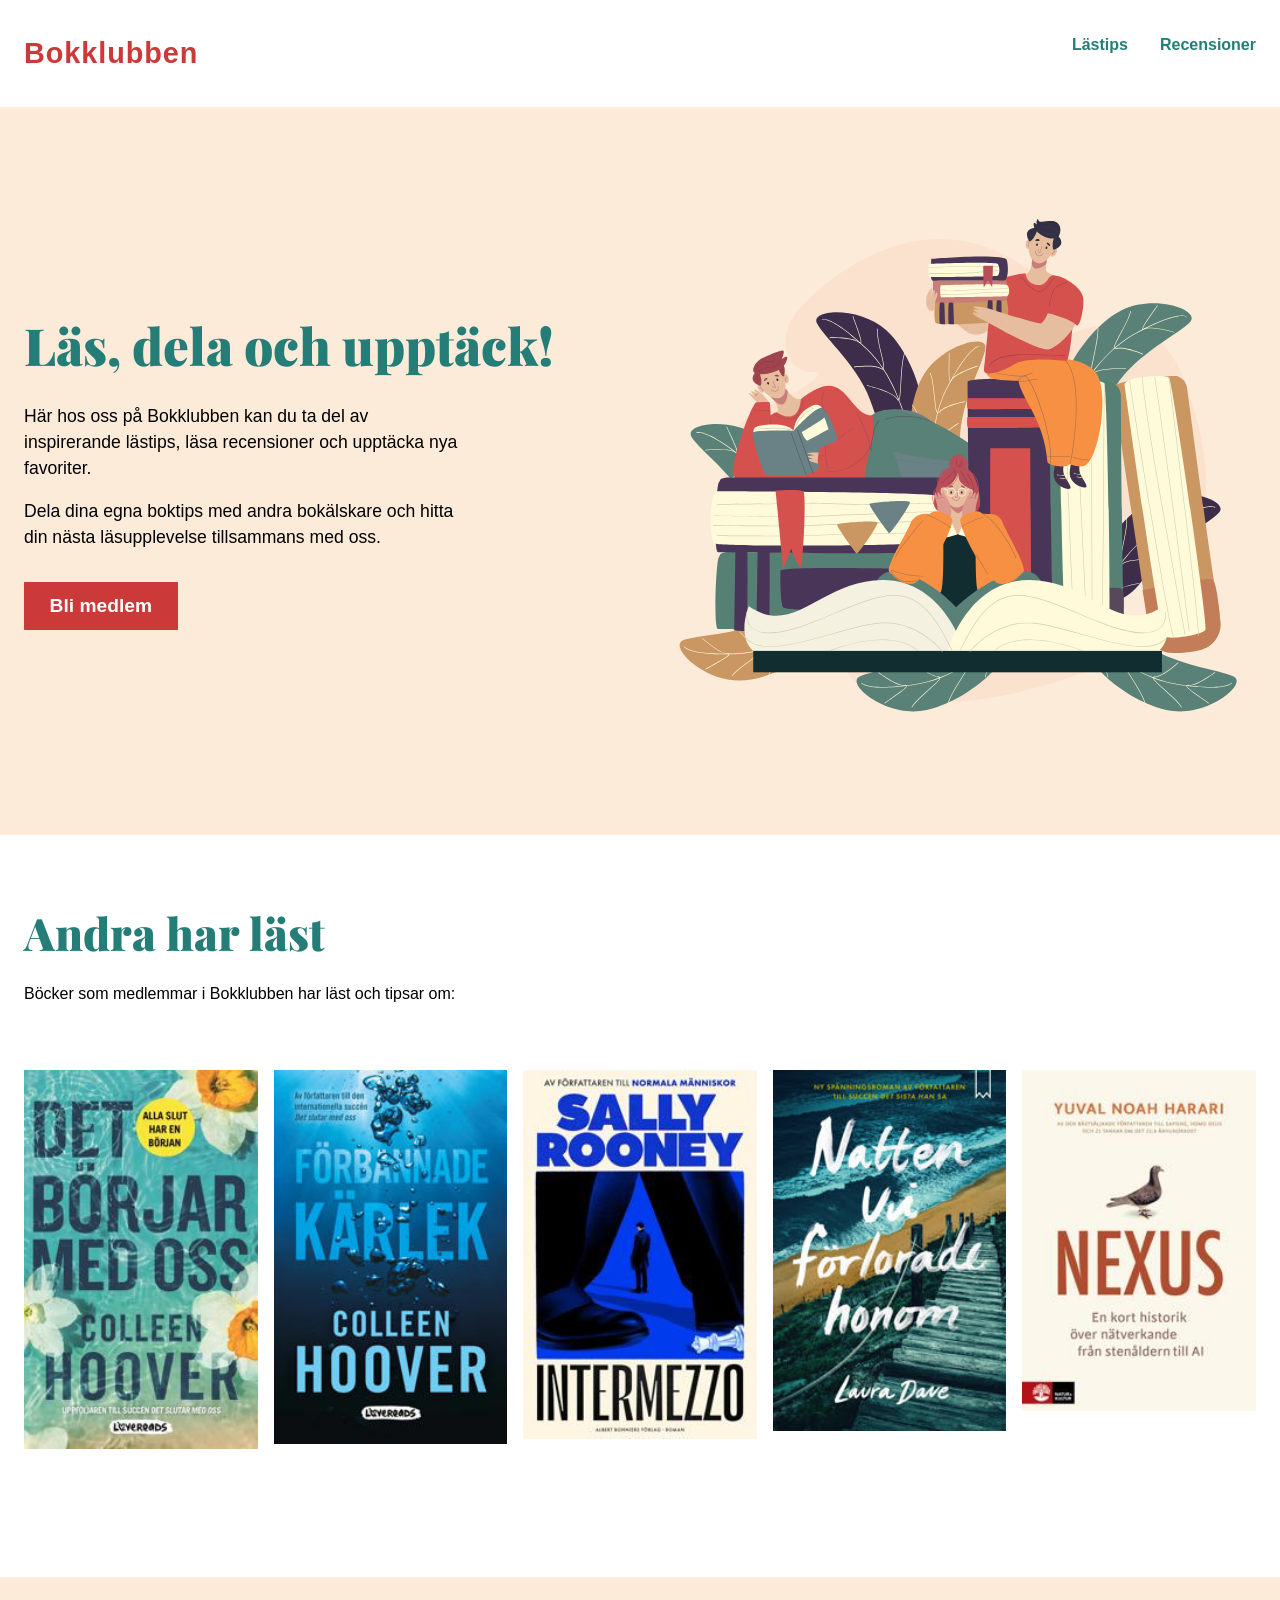
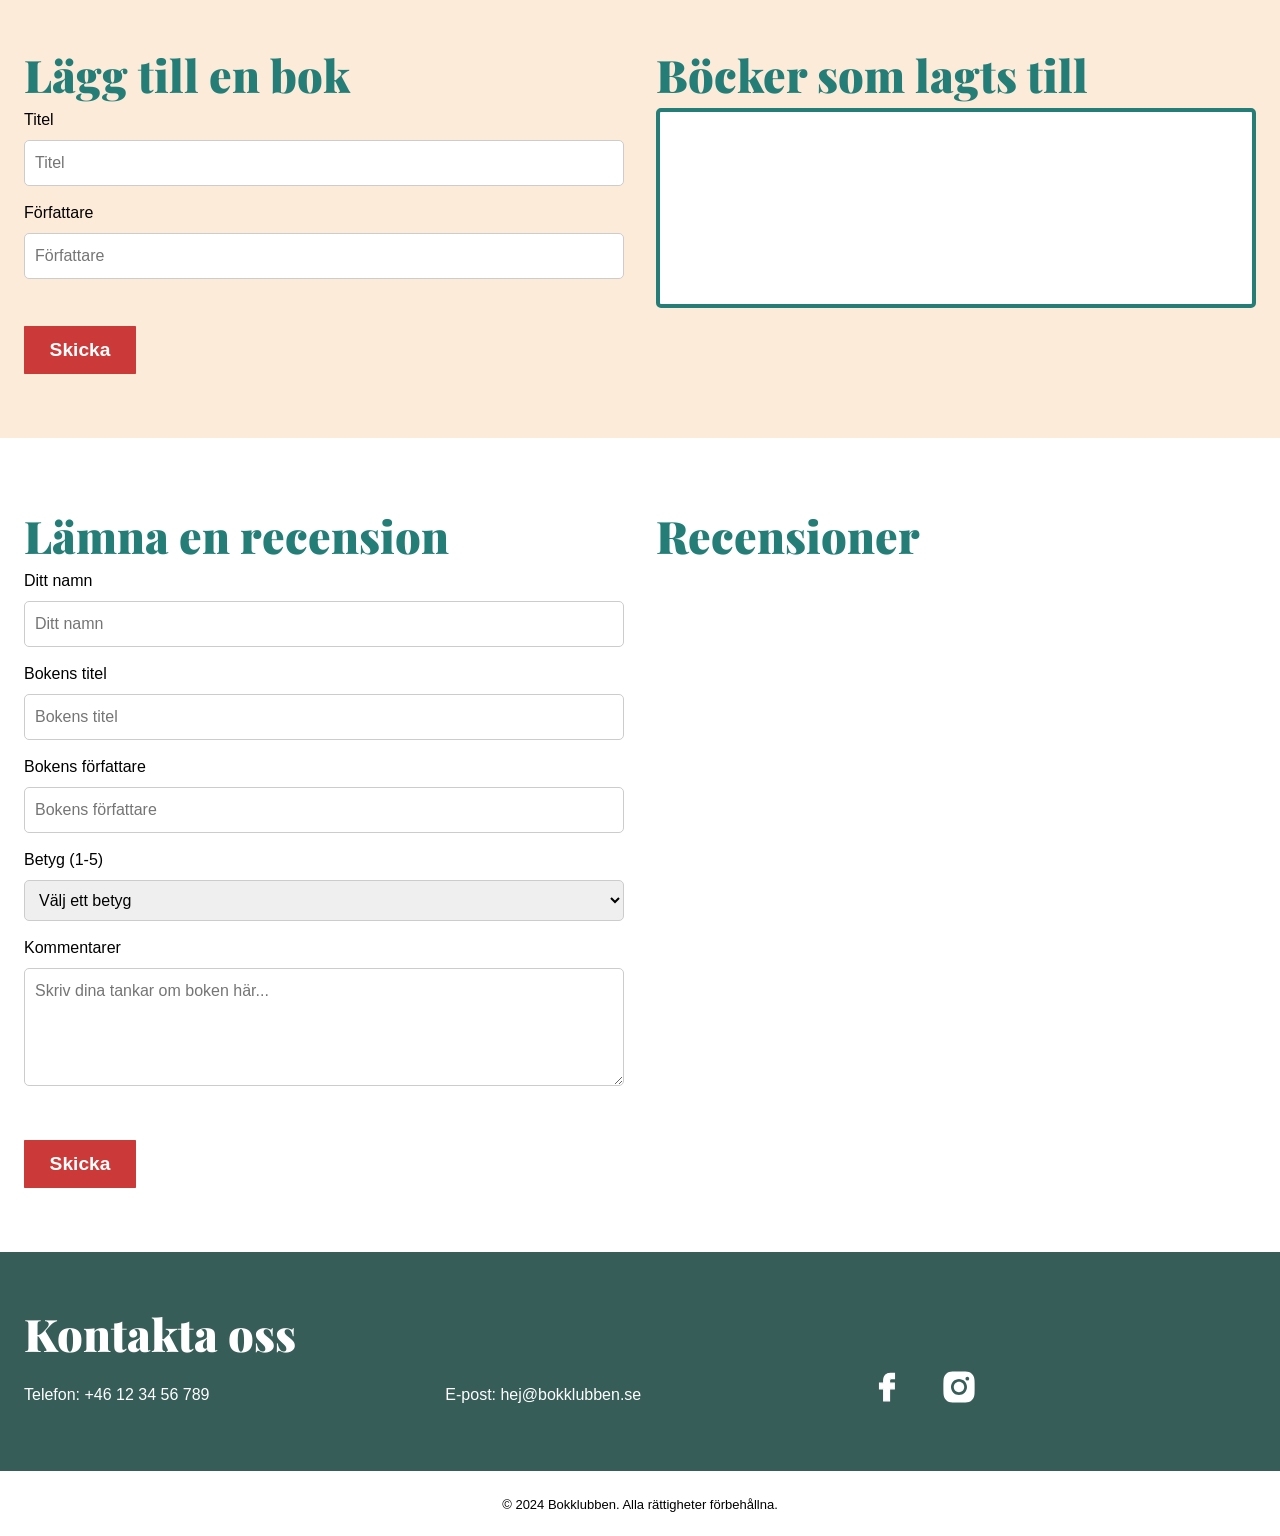
==== commit b6ef7332: "Merge branch 'main' of https://gitlab.com/Teodorakri/boiler-room-book-club" ====
--- a/index.html
+++ b/index.html
@@ -116,9 +116,9 @@
                         <form id="bookForm">
                           <h2 id="form-title">Lägg till en bok</h2>
                             <label for="bookTitle">Titel</label>
-                            <input type="text" id="titleInput" placeholder="Titel">
+                            <input type="text" id="titleInput" placeholder="Titel" aria-label="Skriv bokens titel här" required aria-required="true">
                             <label for="bookAuthor">Författare</label>
-                            <input type="text" id="authorInput" placeholder="Författare">
+                            <input type="text" id="authorInput" placeholder="Författare" aria-label="Skriv bokens författare här" required aria-required="true">
                           <button type="button" class="button button-light scale-up" onclick="bookInput()" aria-label="Skicka in din bok">Skicka</button>
                         </form>
                       </div>
@@ -141,18 +141,18 @@
                 <div>
                     <h2 id="reviews">Lämna en recension</h2>
 
-                    <form id="reviewForm" action="submit_recension.php" method="post">
+                    <form id="reviewForm">
                         <label for="reviewNameInput">Ditt namn</label>
-                        <input type="text" id="reviewNameInput" name="name" required>
+                        <input type="text" id="reviewNameInput" name="name" required aria-required="true" placeholder="Ditt namn">
 
                         <label for="reviewBookInput">Bokens titel</label>
-                        <input type="text" id="reviewBookInput" name="text" required>
-
-                        <label for="reviewTextInput">Bokens författare</label>
-                        <input type="text" id="reviewWriterInput" name="text" required>
+                        <input type="text" id="reviewBookInput" name="text" required aria-required="true" placeholder="Bokens titel">
+
+                        <label for="reviewWriterInput">Bokens författare</label>
+                        <input type="text" id="reviewWriterInput" name="text" required aria-required="true" placeholder="Bokens författare">
 
                         <label for="rating">Betyg (1-5)</label>
-                        <select id="rating" name="rating" required>
+                        <select id="rating" name="rating" required aria-required="true">
                             <option value="">Välj ett betyg</option>
                             <option value="1">1 - Mycket dålig</option>
                             <option value="2">2 - Dålig</option>
@@ -162,7 +162,7 @@
                         </select>
 
                         <label for="comments">Kommentarer</label>
-                        <textarea id="comments" name="comments" rows="4" placeholder="Skriv dina tankar här..." required></textarea>
+                        <textarea id="comments" name="comments" rows="4" placeholder="Skriv dina tankar om boken här..." required></textarea>
                         
                         <button type="button" class="button button-light scale-up" onclick="reviewInput()" aria-label="Skicka in din recension">Skicka</button>
                     </form>
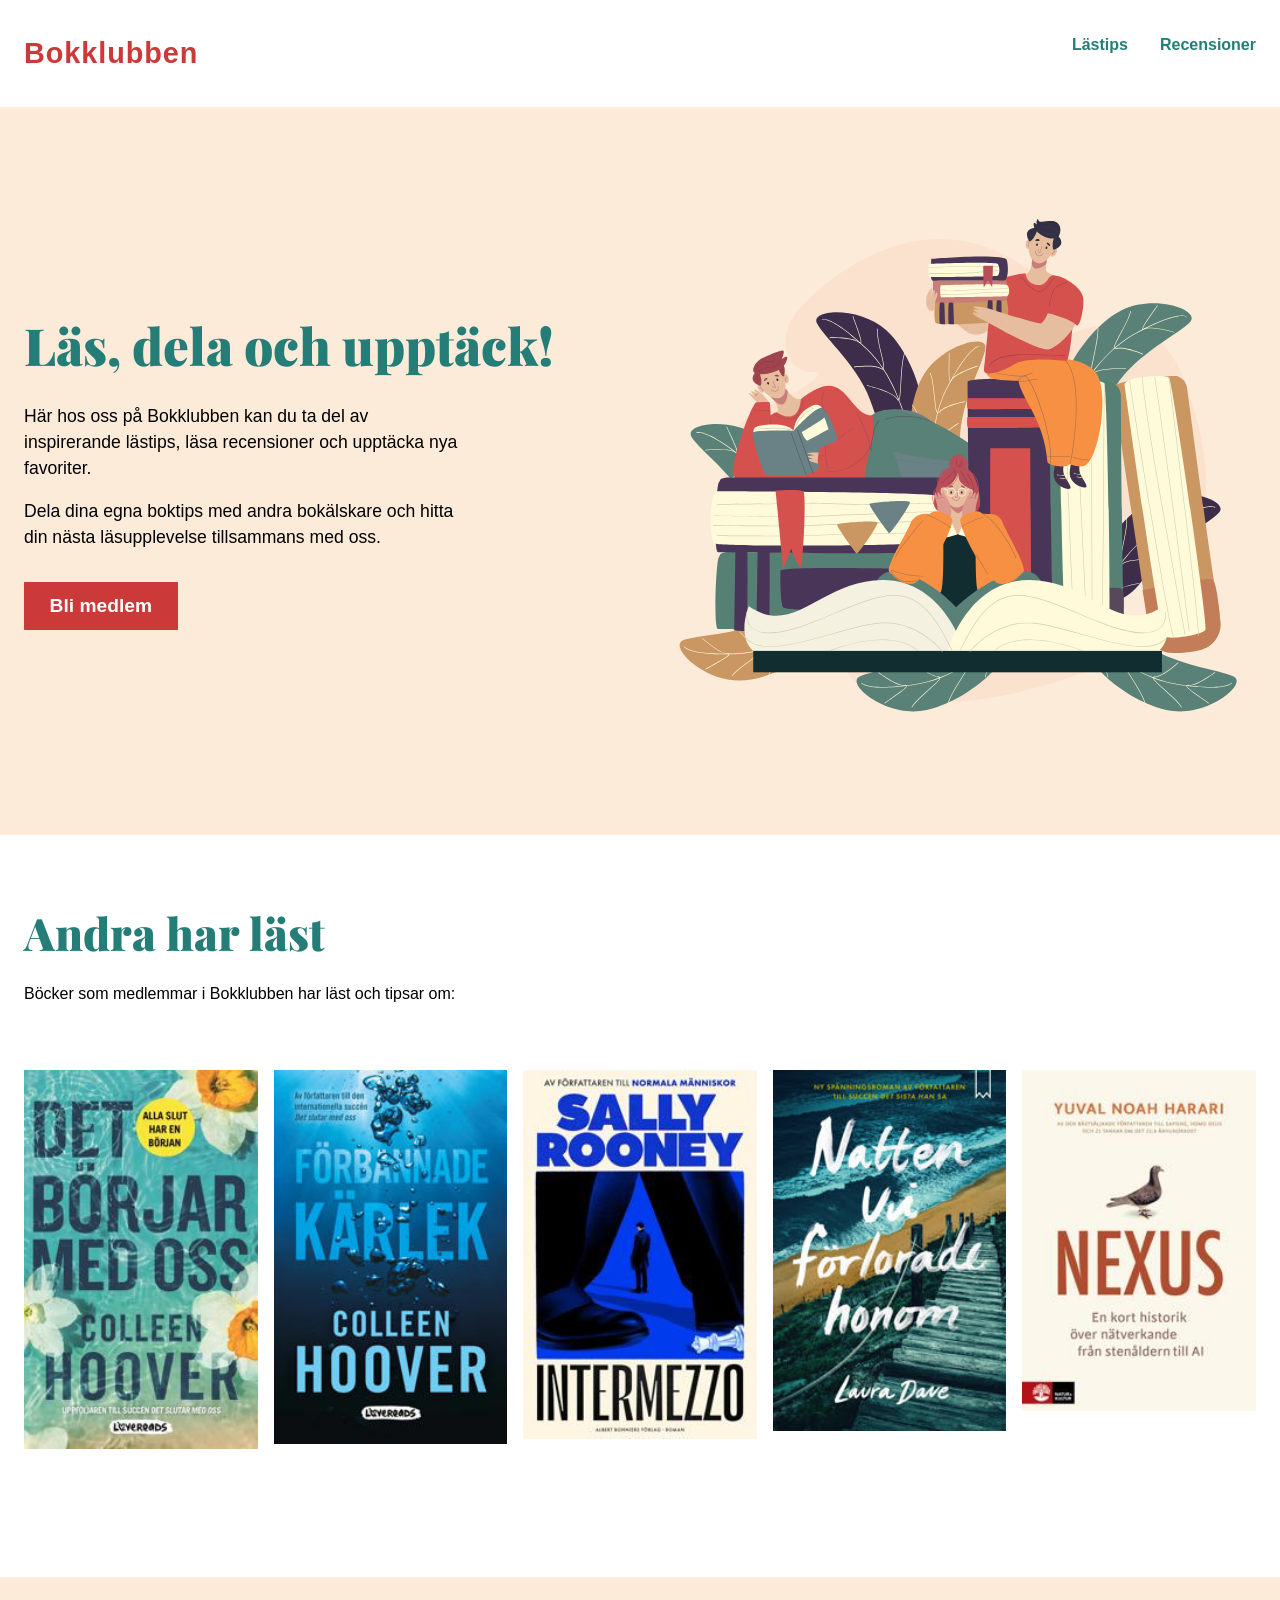
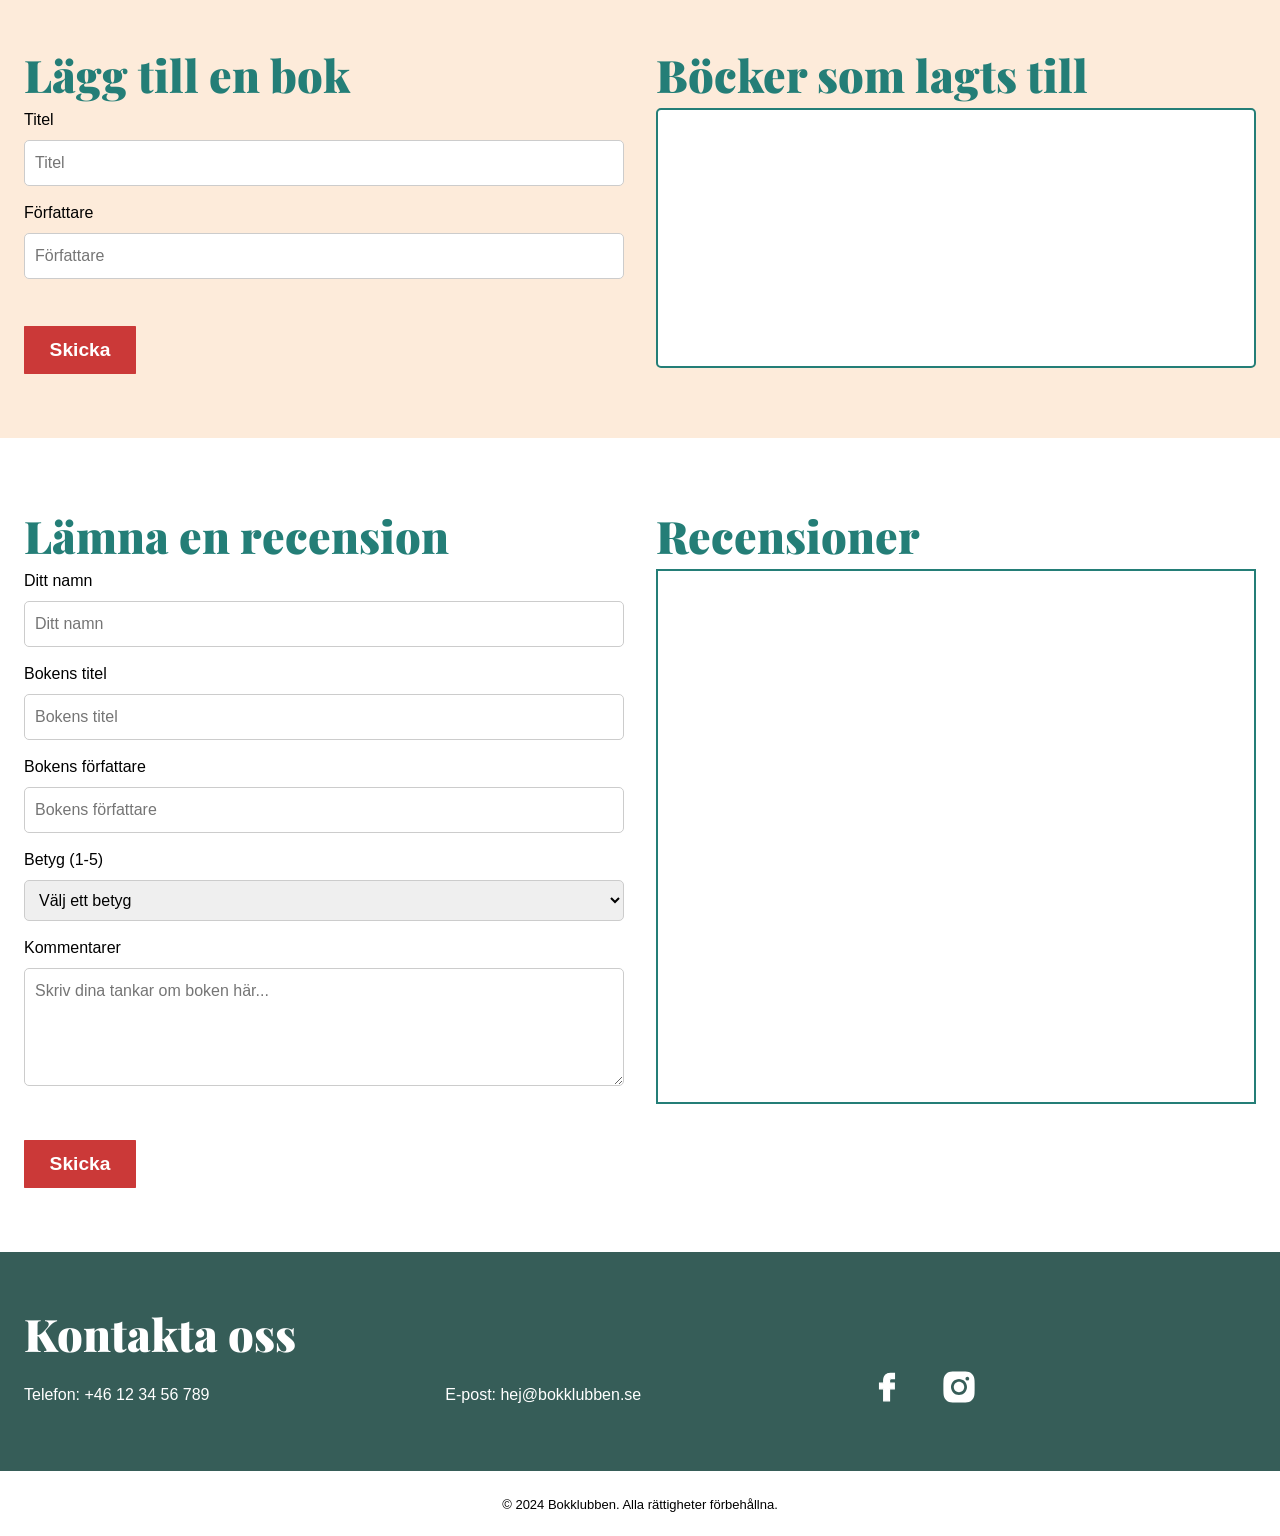
==== commit 4eaa4cc3: "CSS införd för Recension listan" ====
--- a/index.html
+++ b/index.html
@@ -168,7 +168,7 @@
                     </form>
                 </div>
 
-                <div> 
+                <div class="recensioner-container"> 
                     <h2>Recensioner</h2>
                     <ul id="reviewResult">
                     <!-- Review Input Result here -->
--- a/css/styles.css
+++ b/css/styles.css
@@ -218,11 +218,12 @@
     margin: 0; 
 }
 
-#myBook{
-    border: 0.25rem solid var(--green);
-}
-
-#myBook li {
+#myBook, #reviewResult{
+    border: 0.18rem solid var(--green);
+    height: 78%;
+}
+
+#myBook li{
     display: flex;
     justify-content: space-between;
     padding: 10px 15px; 
@@ -234,11 +235,24 @@
     border: 1.6px outset var(--green);
     font-size: 1.1rem;
     text-transform: capitalize;
-}
-
-#myBook li:hover {
+    font-weight: bold;
+}
+
+#myBook li:hover, #reviewResult li:hover  {
     background-color: var(--orange); 
 }
+
+#reviewResult li{
+    padding: 10px 15px; 
+    margin: 1rem;
+    background-color: var(--beige);
+    border-radius: 5px; 
+    cursor: pointer; 
+    transition: background-color 0.3s; 
+    border: 1.6px outset var(--green);
+    font-size: 1.1rem;
+    text-transform: capitalize;
+} 
 
 /* Site footer */
 footer {
--- a/css/modal.css
+++ b/css/modal.css
@@ -28,30 +28,6 @@
   transition: 0.5s;
   box-shadow: 1rem 1rem 5rem 1rem;
 }
-
-/* responsiv visning av böcker
-1 till 600px
-2 vid 600px
-3 vid 900px
-4 vid 1200px */
-@media (min-width: 600px) {
-  .book-preview-container {
-    grid-template-columns: 1fr 1fr 1fr;
-  }
-}
-
-@media (min-width: 900px) {
-  .book-preview-container {
-    grid-template-columns: 1fr 1fr 1fr 1fr;
-  }
-}
-
-@media (min-width: 1200px) {
-  .book-preview-container {
-    grid-template-columns: 1fr 1fr 1fr 1fr 1fr;
-  }
-}
-
 
 .book-preview {
     display: flex;
@@ -88,3 +64,31 @@
   text-decoration: none;
   cursor: pointer;
 }
+/* responsiv visning av böcker
+1 till 600px
+2 vid 600px
+3 vid 900px
+4 vid 1200px */
+@media (min-width: 600px) {
+  .book-preview-container {
+    grid-template-columns: 1fr 1fr 1fr;
+  }
+}
+
+@media (min-width: 900px) {
+  .book-preview-container {
+    grid-template-columns: 1fr 1fr 1fr 1fr;
+  }
+  .modal-content {
+    width: 60%;
+  }
+}
+
+@media (min-width: 1200px) {
+  .book-preview-container {
+    grid-template-columns: 1fr 1fr 1fr 1fr 1fr;
+  }
+}
+
+
+
